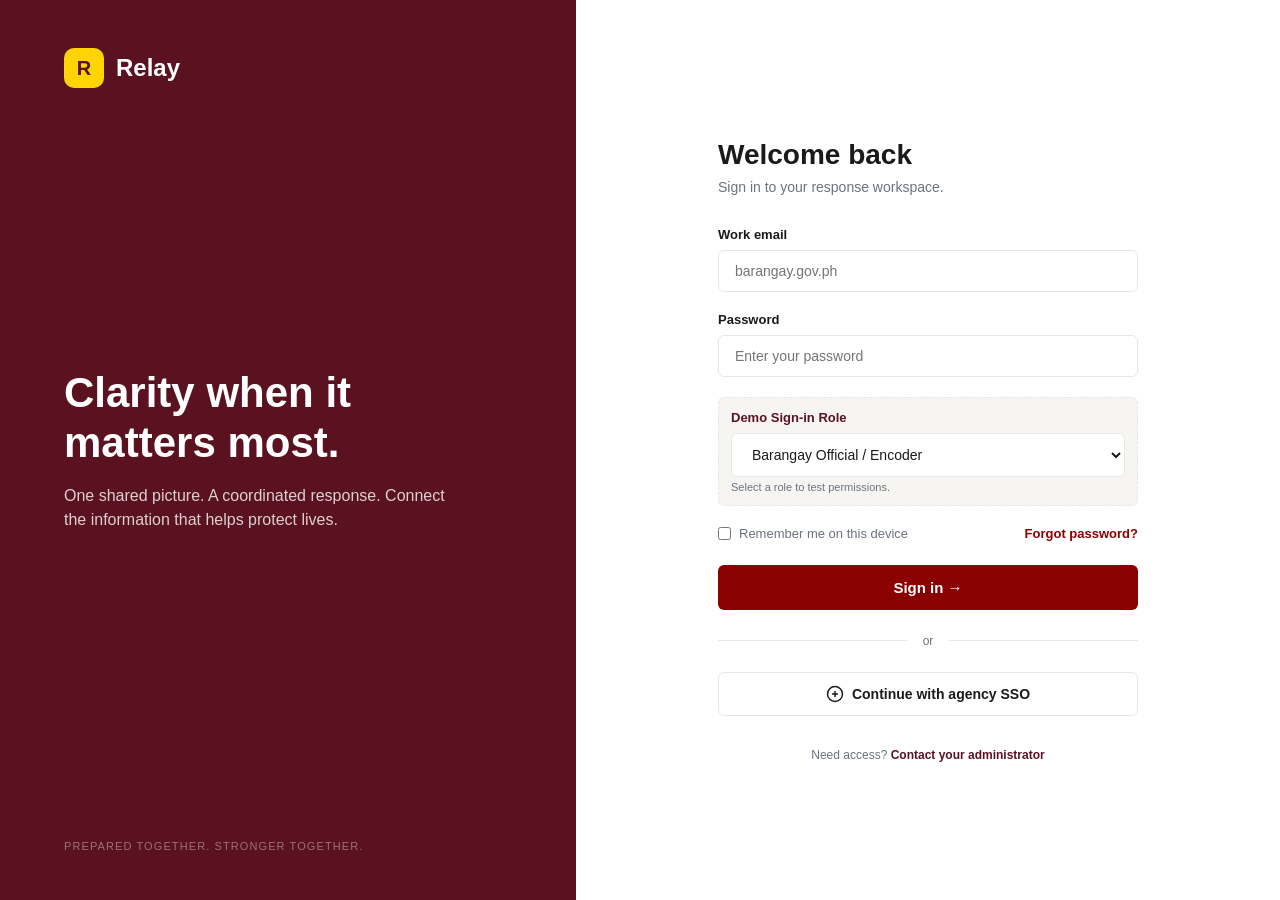
==== index.html @ 3af3ee82 "Add files via upload" ====
<!DOCTYPE html>
<html lang="en">
<head>
  <meta charset="UTF-8">
  <meta name="viewport" content="width=device-width, initial-scale=1.0">
  <title>Relay - Sign In</title>
  <link rel="stylesheet" href="css/style.css">
  <style>
    /* Page-specific styles for the split Login screen */
    body {
      display: flex;
      height: 100vh;
      overflow: hidden;
      background-color: var(--white);
    }

    /* Left side: Branding */
    .login-branding {
      width: 45%;
      background-color: var(--maroon);
      color: var(--white);
      display: flex;
      flex-direction: column;
      justify-content: center;
      padding: 64px;
      position: relative;
    }

    .login-branding .logo {
      position: absolute;
      top: 48px;
      left: 64px;
      display: flex;
      align-items: center;
      gap: 12px;
      font-size: 24px;
      font-weight: 700;
    }

    .login-branding .logo .logo-icon {
      background-color: var(--yellow);
      color: var(--maroon);
      width: 40px;
      height: 40px;
      border-radius: 10px;
      display: flex;
      align-items: center;
      justify-content: center;
      font-weight: 900;
      font-size: 20px;
    }

    .login-branding h1 {
      font-size: 42px;
      line-height: 1.2;
      margin-bottom: 16px;
      font-weight: 600;
    }

    .login-branding p {
      font-size: 16px;
      color: rgba(255, 255, 255, 0.8);
      max-width: 400px;
      line-height: 1.5;
    }

    .login-branding .tagline {
      position: absolute;
      bottom: 48px;
      left: 64px;
      font-size: 11px;
      letter-spacing: 0.1em;
      text-transform: uppercase;
      color: rgba(255, 255, 255, 0.4);
    }

    /* Right side: Form */
    .login-form-container {
      width: 55%;
      display: flex;
      flex-direction: column;
      justify-content: center;
      align-items: center;
      padding: 64px;
      background-color: var(--white);
    }

    .login-form-wrapper {
      width: 100%;
      max-width: 420px;
    }

    .login-header {
      margin-bottom: 32px;
    }

    .login-header h2 {
      font-size: 28px;
      color: var(--text-main);
      margin-bottom: 8px;
    }

    .login-header p {
      font-size: 14px;
      color: var(--text-muted);
    }

    .form-group {
      margin-bottom: 20px;
    }

    .form-group label {
      display: block;
      font-size: 13px;
      font-weight: 600;
      margin-bottom: 8px;
      color: var(--text-main);
    }

    .form-group input, 
    .form-group select {
      width: 100%;
      padding: 12px 16px;
      border: 1px solid var(--border);
      border-radius: 6px;
      font-size: 14px;
      font-family: inherit;
      color: var(--text-main);
      background-color: var(--white);
      transition: border-color 0.2s;
    }

    .form-group input:focus, 
    .form-group select:focus {
      outline: none;
      border-color: var(--maroon);
    }

    .form-actions {
      display: flex;
      justify-content: space-between;
      align-items: center;
      margin-bottom: 24px;
      font-size: 13px;
    }

    .form-actions label {
      display: flex;
      align-items: center;
      gap: 8px;
      color: var(--text-muted);
      cursor: pointer;
    }

    .form-actions a {
      color: var(--red);
      font-weight: 600;
    }

    .btn-login {
      width: 100%;
      padding: 14px;
      background-color: var(--red);
      color: var(--white);
      border: none;
      border-radius: 6px;
      font-size: 15px;
      font-weight: 600;
      cursor: pointer;
      transition: background 0.2s;
    }

    .btn-login:hover {
      background-color: var(--red-hover);
    }

    .divider {
      display: flex;
      align-items: center;
      text-align: center;
      margin: 24px 0;
      color: var(--text-muted);
      font-size: 12px;
    }

    .divider::before, .divider::after {
      content: '';
      flex: 1;
      border-bottom: 1px solid var(--border);
    }

    .divider::before { margin-right: 16px; }
    .divider::after { margin-left: 16px; }

    .btn-sso {
      width: 100%;
      padding: 12px;
      background-color: var(--white);
      border: 1px solid var(--border);
      border-radius: 6px;
      font-size: 14px;
      font-weight: 600;
      color: var(--text-main);
      display: flex;
      align-items: center;
      justify-content: center;
      gap: 8px;
      cursor: pointer;
    }

    .btn-sso:hover { background-color: var(--cream); }

    .login-footer {
      margin-top: 32px;
      text-align: center;
      font-size: 12px;
      color: var(--text-muted);
    }

    .login-footer a { color: var(--maroon); font-weight: 600; }
  </style>
</head>
<body>

  <!-- Left Side: Branding -->
  <div class="login-branding">
    <div class="logo">
      <div class="logo-icon">R</div>
      Relay
    </div>
    
    <h1>Clarity when it<br>matters most.</h1>
    <p>One shared picture. A coordinated response. Connect the information that helps protect lives.</p>
    
    <div class="tagline">Prepared together. Stronger together.</div>
  </div>

  <!-- Right Side: Form -->
  <div class="login-form-container">
    <div class="login-form-wrapper">
      
      <div class="login-header">
        <h2>Welcome back</h2>
        <p>Sign in to your response workspace.</p>
      </div>

      <form onsubmit="simulateLogin(event)">
        <div class="form-group">
          <label for="email">Work email</label>
          <input type="email" id="email" placeholder="barangay.gov.ph" required>
        </div>

        <div class="form-group">
          <label for="password">Password</label>
          <input type="password" id="password" placeholder="Enter your password" required>
        </div>

        <!-- DEMO ONLY: Role Selector -->
        <div class="form-group" style="background: #F7F5F2; padding: 12px; border-radius: 6px; border: 1px dashed #E5E7EB;">
          <label for="login-role" style="color: var(--maroon);">Demo Sign-in Role</label>
          <select id="login-role" required>
            <option value="Barangay Official">Barangay Official / Encoder</option>
            <option value="Admin">Admin</option>
            <option value="Purok Officer">Purok Officer</option>
          </select>
          <small style="display: block; margin-top: 4px; color: var(--text-muted); font-size: 11px;">Select a role to test permissions.</small>
        </div>

        <div class="form-actions">
          <label>
            <input type="checkbox"> Remember me on this device
          </label>
          <a href="#">Forgot password?</a>
        </div>

        <button type="submit" class="btn-login">Sign in →</button>
      </form>

      <div class="divider">or</div>

      <button class="btn-sso">
        <svg width="18" height="18" viewBox="0 0 24 24" fill="none" stroke="currentColor" stroke-width="2"><circle cx="12" cy="12" r="10"></circle><path d="M12 8v8M8 12h8"></path></svg>
        Continue with agency SSO
      </button>

      <div class="login-footer">
        Need access? <a href="#">Contact your administrator</a>
      </div>

    </div>
  </div>

  <script src="js/app.js"></script>
</body>
</html>
---- css/style.css ----
/* =========================================
   RELAY DESIGN SYSTEM & SHARED LAYOUT
   ========================================= */

:root {
  /* Colors */
  --maroon: #5A1220;
  --maroon-dark: #4a0f1a;
  --red: #8B0000;
  --red-hover: #6a0000;
  --yellow: #FFD400;
  --yellow-hover: #e6bf00;
  --cream: #F7F5F2;
  --white: #FFFFFF;
  --text-main: #1A1A1A;
  --text-muted: #6B7280;
  --border: #E5E7EB;
  
  /* Status Colors */
  --status-verified-bg: #D1FAE5;
  --status-verified-text: #065F46;
  --status-unverified-bg: #F3F4F6;
  --status-unverified-text: #374151;
  --status-needs-bg: #FEF3C7;
  --status-needs-text: #92400E;
  --status-unable-bg: #FEE2E2;
  --status-unable-text: #991B1B;

  /* Typography */
  --font-family: 'Inter', -apple-system, BlinkMacSystemFont, "Segoe UI", Roboto, Helvetica, Arial, sans-serif;
}

* {
  box-sizing: border-box;
  margin: 0;
  padding: 0;
}

body {
  font-family: var(--font-family);
  background-color: var(--cream);
  color: var(--text-main);
  display: flex;
  height: 100vh;
  overflow: hidden;
}

a { text-decoration: none; color: inherit; }
button { cursor: pointer; font-family: inherit; border: none; }

/* =========================================
   SHARED: SIDEBAR
   ========================================= */
.sidebar {
  width: 260px;
  background-color: var(--maroon);
  color: var(--white);
  display: flex;
  flex-direction: column;
  height: 100vh;
  flex-shrink: 0;
}

.sidebar-logo {
  padding: 24px;
  display: flex;
  align-items: center;
  gap: 12px;
  font-size: 20px;
  font-weight: 700;
}

.sidebar-logo .logo-icon {
  background-color: var(--yellow);
  color: var(--maroon);
  width: 32px;
  height: 32px;
  border-radius: 8px;
  display: flex;
  align-items: center;
  justify-content: center;
  font-weight: 900;
}

.sidebar-section-title {
  font-size: 10px;
  text-transform: uppercase;
  letter-spacing: 0.05em;
  color: rgba(255, 255, 255, 0.5);
  padding: 0 24px;
  margin-bottom: 8px;
  margin-top: 16px;
}

.sidebar-nav {
  display: flex;
  flex-direction: column;
  gap: 2px;
  padding: 0 12px;
}

.sidebar-nav a {
  display: flex;
  align-items: center;
  gap: 12px;
  padding: 10px 12px;
  border-radius: 6px;
  font-size: 14px;
  color: rgba(255, 255, 255, 0.8);
  transition: all 0.2s;
}

.sidebar-nav a:hover {
  background-color: rgba(255, 255, 255, 0.1);
  color: var(--white);
}

.sidebar-nav a.active {
  background-color: var(--yellow);
  color: var(--maroon);
  font-weight: 600;
}

.sidebar-nav a .nav-icon {
  width: 16px;
  height: 16px;
  display: flex;
  align-items: center;
  justify-content: center;
}

.sidebar-footer {
  margin-top: auto;
  padding: 24px;
  border-top: 1px solid rgba(255, 255, 255, 0.1);
}

.sidebar-footer .status-card {
  background-color: rgba(0, 0, 0, 0.2);
  padding: 12px;
  border-radius: 6px;
  font-size: 11px;
  color: rgba(255, 255, 255, 0.7);
}

.status-card .status-title {
  color: #10B981;
  font-weight: 600;
  display: flex;
  align-items: center;
  gap: 6px;
  margin-bottom: 4px;
}

.status-dot {
  width: 6px;
  height: 6px;
  background-color: #10B981;
  border-radius: 50%;
}

/* =========================================
   SHARED: MAIN CONTENT & TOP BAR
   ========================================= */
.main-content {
  flex-grow: 1;
  display: flex;
  flex-direction: column;
  height: 100vh;
  overflow-y: auto;
}

.topbar {
  background-color: var(--white);
  border-bottom: 1px solid var(--border);
  padding: 12px 32px;
  display: flex;
  align-items: center;
  justify-content: space-between;
  position: sticky;
  top: 0;
  z-index: 10;
}

.topbar-left, .topbar-right {
  display: flex;
  align-items: center;
  gap: 16px;
}

.workspace-selector {
  font-weight: 600;
  font-size: 14px;
  display: flex;
  align-items: center;
  gap: 4px;
}

.search-bar {
  background-color: var(--cream);
  border: 1px solid var(--border);
  border-radius: 6px;
  padding: 8px 16px;
  width: 300px;
  font-size: 13px;
  color: var(--text-muted);
  display: flex;
  align-items: center;
  gap: 8px;
}

.demo-badge {
  background-color: #F3F4F6;
  color: var(--text-muted);
  font-size: 11px;
  font-weight: 600;
  padding: 4px 8px;
  border-radius: 4px;
  letter-spacing: 0.05em;
}

.user-profile {
  display: flex;
  align-items: center;
  gap: 12px;
  border-left: 1px solid var(--border);
  padding-left: 16px;
}

.user-info {
  text-align: right;
}

.user-name {
  font-size: 13px;
  font-weight: 600;
}

.user-role {
  font-size: 11px;
  color: var(--text-muted);
}

/* =========================================
   SHARED: PAGE HEADER & BUTTONS
   ========================================= */
.page-header {
  padding: 32px 32px 16px 32px;
  display: flex;
  justify-content: space-between;
  align-items: flex-end;
}

.page-header h1 {
  font-size: 24px;
  font-weight: 600;
  margin-bottom: 4px;
}

.page-header p {
  font-size: 13px;
  color: var(--text-muted);
}

.btn {
  padding: 8px 16px;
  border-radius: 6px;
  font-size: 13px;
  font-weight: 600;
  display: inline-flex;
  align-items: center;
  gap: 6px;
  transition: background 0.2s;
}

.btn-primary {
  background-color: var(--red);
  color: var(--white);
}

.btn-primary:hover { background-color: var(--red-hover); }

.btn-secondary {
  background-color: var(--white);
  border: 1px solid var(--border);
  color: var(--text-main);
}

.btn-secondary:hover { background-color: var(--cream); }

.btn-yellow {
  background-color: var(--yellow);
  color: var(--maroon);
}
.btn-yellow:hover { background-color: var(--yellow-hover); }

/* =========================================
   SHARED: CARDS & TABLES
   ========================================= */
.page-body {
  padding: 0 32px 32px 32px;
  display: flex;
  flex-direction: column;
  gap: 24px;
}

.card {
  background-color: var(--white);
  border: 1px solid var(--border);
  border-radius: 8px;
  padding: 24px;
}

.card-header {
  display: flex;
  justify-content: space-between;
  align-items: center;
  margin-bottom: 16px;
}

.card-title {
  font-size: 15px;
  font-weight: 600;
}

/* Tables */
.table-container {
  width: 100%;
  overflow-x: auto;
}

table {
  width: 100%;
  border-collapse: collapse;
  font-size: 13px;
  text-align: left;
}

th {
  padding: 12px;
  border-bottom: 1px solid var(--border);
  color: var(--text-muted);
  font-weight: 500;
  font-size: 11px;
  text-transform: uppercase;
  letter-spacing: 0.05em;
}

td {
  padding: 16px 12px;
  border-bottom: 1px solid var(--border);
  vertical-align: middle;
}

tr:last-child td { border-bottom: none; }

/* Status Pills */
.pill {
  padding: 4px 10px;
  border-radius: 9999px;
  font-size: 11px;
  font-weight: 600;
  display: inline-flex;
  align-items: center;
}
.pill-verified { background: var(--status-verified-bg); color: var(--status-verified-text); }
.pill-unverified { background: var(--status-unverified-bg); color: var(--status-unverified-text); }
.pill-needs { background: var(--status-needs-bg); color: var(--status-needs-text); }
.pill-unable { background: var(--status-unable-bg); color: var(--status-unable-text); }
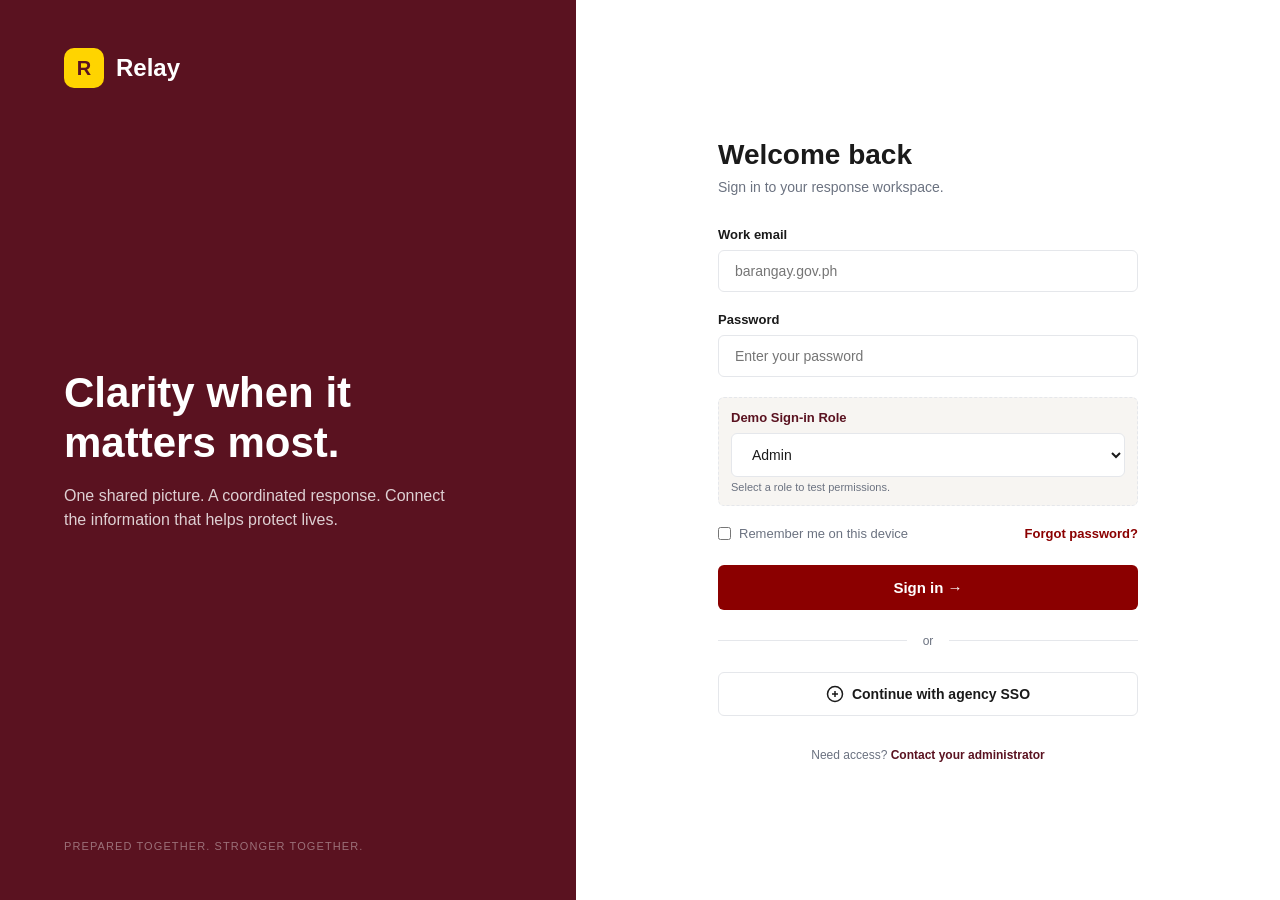
==== commit c44651ff: "Update index.html" ====
--- a/index.html
+++ b/index.html
@@ -259,8 +259,8 @@
         <div class="form-group" style="background: #F7F5F2; padding: 12px; border-radius: 6px; border: 1px dashed #E5E7EB;">
           <label for="login-role" style="color: var(--maroon);">Demo Sign-in Role</label>
           <select id="login-role" required>
+            <option value="Admin">Admin</option>
             <option value="Barangay Official">Barangay Official / Encoder</option>
-            <option value="Admin">Admin</option>
             <option value="Purok Officer">Purok Officer</option>
           </select>
           <small style="display: block; margin-top: 4px; color: var(--text-muted); font-size: 11px;">Select a role to test permissions.</small>
@@ -292,4 +292,4 @@
 
   <script src="js/app.js"></script>
 </body>
-</html>+</html>
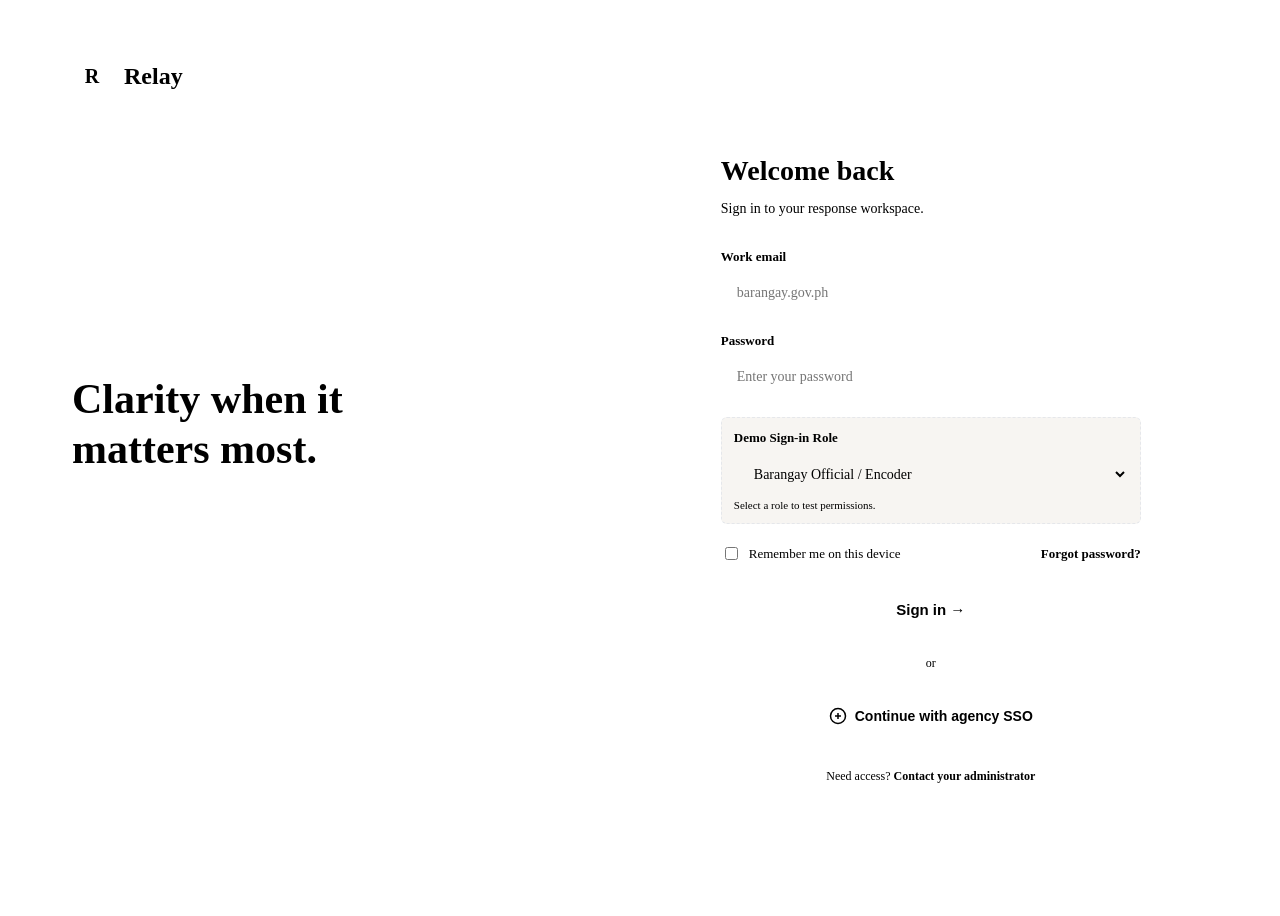
==== commit 63cf04d1: "Update index.html" ====
--- a/index.html
+++ b/index.html
@@ -6,218 +6,34 @@
   <title>Relay - Sign In</title>
   <link rel="stylesheet" href="css/style.css">
   <style>
-    /* Page-specific styles for the split Login screen */
-    body {
-      display: flex;
-      height: 100vh;
-      overflow: hidden;
-      background-color: var(--white);
-    }
-
-    /* Left side: Branding */
-    .login-branding {
-      width: 45%;
-      background-color: var(--maroon);
-      color: var(--white);
-      display: flex;
-      flex-direction: column;
-      justify-content: center;
-      padding: 64px;
-      position: relative;
-    }
-
-    .login-branding .logo {
-      position: absolute;
-      top: 48px;
-      left: 64px;
-      display: flex;
-      align-items: center;
-      gap: 12px;
-      font-size: 24px;
-      font-weight: 700;
-    }
-
-    .login-branding .logo .logo-icon {
-      background-color: var(--yellow);
-      color: var(--maroon);
-      width: 40px;
-      height: 40px;
-      border-radius: 10px;
-      display: flex;
-      align-items: center;
-      justify-content: center;
-      font-weight: 900;
-      font-size: 20px;
-    }
-
-    .login-branding h1 {
-      font-size: 42px;
-      line-height: 1.2;
-      margin-bottom: 16px;
-      font-weight: 600;
-    }
-
-    .login-branding p {
-      font-size: 16px;
-      color: rgba(255, 255, 255, 0.8);
-      max-width: 400px;
-      line-height: 1.5;
-    }
-
-    .login-branding .tagline {
-      position: absolute;
-      bottom: 48px;
-      left: 64px;
-      font-size: 11px;
-      letter-spacing: 0.1em;
-      text-transform: uppercase;
-      color: rgba(255, 255, 255, 0.4);
-    }
-
-    /* Right side: Form */
-    .login-form-container {
-      width: 55%;
-      display: flex;
-      flex-direction: column;
-      justify-content: center;
-      align-items: center;
-      padding: 64px;
-      background-color: var(--white);
-    }
-
-    .login-form-wrapper {
-      width: 100%;
-      max-width: 420px;
-    }
-
-    .login-header {
-      margin-bottom: 32px;
-    }
-
-    .login-header h2 {
-      font-size: 28px;
-      color: var(--text-main);
-      margin-bottom: 8px;
-    }
-
-    .login-header p {
-      font-size: 14px;
-      color: var(--text-muted);
-    }
-
-    .form-group {
-      margin-bottom: 20px;
-    }
-
-    .form-group label {
-      display: block;
-      font-size: 13px;
-      font-weight: 600;
-      margin-bottom: 8px;
-      color: var(--text-main);
-    }
-
-    .form-group input, 
-    .form-group select {
-      width: 100%;
-      padding: 12px 16px;
-      border: 1px solid var(--border);
-      border-radius: 6px;
-      font-size: 14px;
-      font-family: inherit;
-      color: var(--text-main);
-      background-color: var(--white);
-      transition: border-color 0.2s;
-    }
-
-    .form-group input:focus, 
-    .form-group select:focus {
-      outline: none;
-      border-color: var(--maroon);
-    }
-
-    .form-actions {
-      display: flex;
-      justify-content: space-between;
-      align-items: center;
-      margin-bottom: 24px;
-      font-size: 13px;
-    }
-
-    .form-actions label {
-      display: flex;
-      align-items: center;
-      gap: 8px;
-      color: var(--text-muted);
-      cursor: pointer;
-    }
-
-    .form-actions a {
-      color: var(--red);
-      font-weight: 600;
-    }
-
-    .btn-login {
-      width: 100%;
-      padding: 14px;
-      background-color: var(--red);
-      color: var(--white);
-      border: none;
-      border-radius: 6px;
-      font-size: 15px;
-      font-weight: 600;
-      cursor: pointer;
-      transition: background 0.2s;
-    }
-
-    .btn-login:hover {
-      background-color: var(--red-hover);
-    }
-
-    .divider {
-      display: flex;
-      align-items: center;
-      text-align: center;
-      margin: 24px 0;
-      color: var(--text-muted);
-      font-size: 12px;
-    }
-
-    .divider::before, .divider::after {
-      content: '';
-      flex: 1;
-      border-bottom: 1px solid var(--border);
-    }
-
-    .divider::before { margin-right: 16px; }
-    .divider::after { margin-left: 16px; }
-
-    .btn-sso {
-      width: 100%;
-      padding: 12px;
-      background-color: var(--white);
-      border: 1px solid var(--border);
-      border-radius: 6px;
-      font-size: 14px;
-      font-weight: 600;
-      color: var(--text-main);
-      display: flex;
-      align-items: center;
-      justify-content: center;
-      gap: 8px;
-      cursor: pointer;
-    }
-
+    body { display: flex; height: 100vh; overflow: hidden; background-color: var(--white); }
+    .login-branding { width: 45%; background-color: var(--maroon); color: var(--white); display: flex; flex-direction: column; justify-content: center; padding: 64px; position: relative; }
+    .login-branding .logo { position: absolute; top: 48px; left: 64px; display: flex; align-items: center; gap: 12px; font-size: 24px; font-weight: 700; }
+    .login-branding .logo .logo-icon { background-color: var(--yellow); color: var(--maroon); width: 40px; height: 40px; border-radius: 10px; display: flex; align-items: center; justify-content: center; font-weight: 900; font-size: 20px; }
+    .login-branding h1 { font-size: 42px; line-height: 1.2; margin-bottom: 16px; font-weight: 600; }
+    .login-branding p { font-size: 16px; color: rgba(255, 255, 255, 0.8); max-width: 400px; line-height: 1.5; }
+    .login-branding .tagline { position: absolute; bottom: 48px; left: 64px; font-size: 11px; letter-spacing: 0.1em; text-transform: uppercase; color: rgba(255, 255, 255, 0.4); }
+    .login-form-container { width: 55%; display: flex; flex-direction: column; justify-content: center; align-items: center; padding: 64px; background-color: var(--white); }
+    .login-form-wrapper { width: 100%; max-width: 420px; }
+    .login-header { margin-bottom: 32px; }
+    .login-header h2 { font-size: 28px; color: var(--text-main); margin-bottom: 8px; }
+    .login-header p { font-size: 14px; color: var(--text-muted); }
+    .form-group { margin-bottom: 20px; }
+    .form-group label { display: block; font-size: 13px; font-weight: 600; margin-bottom: 8px; color: var(--text-main); }
+    .form-group input, .form-group select { width: 100%; padding: 12px 16px; border: 1px solid var(--border); border-radius: 6px; font-size: 14px; font-family: inherit; color: var(--text-main); background-color: var(--white); transition: border-color 0.2s; }
+    .form-group input:focus, .form-group select:focus { outline: none; border-color: var(--maroon); }
+    .form-actions { display: flex; justify-content: space-between; align-items: center; margin-bottom: 24px; font-size: 13px; }
+    .form-actions label { display: flex; align-items: center; gap: 8px; color: var(--text-muted); cursor: pointer; }
+    .form-actions a { color: var(--red); font-weight: 600; text-decoration: none; }
+    .btn-login { width: 100%; padding: 14px; background-color: var(--red); color: var(--white); border: none; border-radius: 6px; font-size: 15px; font-weight: 600; cursor: pointer; transition: background 0.2s; }
+    .btn-login:hover { background-color: var(--red-hover); }
+    .divider { display: flex; align-items: center; text-align: center; margin: 24px 0; color: var(--text-muted); font-size: 12px; }
+    .divider::before, .divider::after { content: ''; flex: 1; border-bottom: 1px solid var(--border); }
+    .divider::before { margin-right: 16px; } .divider::after { margin-left: 16px; }
+    .btn-sso { width: 100%; padding: 12px; background-color: var(--white); border: 1px solid var(--border); border-radius: 6px; font-size: 14px; font-weight: 600; color: var(--text-main); display: flex; align-items: center; justify-content: center; gap: 8px; cursor: pointer; }
     .btn-sso:hover { background-color: var(--cream); }
-
-    .login-footer {
-      margin-top: 32px;
-      text-align: center;
-      font-size: 12px;
-      color: var(--text-muted);
-    }
-
-    .login-footer a { color: var(--maroon); font-weight: 600; }
+    .login-footer { margin-top: 32px; text-align: center; font-size: 12px; color: var(--text-muted); }
+    .login-footer a { color: var(--maroon); font-weight: 600; text-decoration: none; }
   </style>
 </head>
 <body>
@@ -259,8 +75,8 @@
         <div class="form-group" style="background: #F7F5F2; padding: 12px; border-radius: 6px; border: 1px dashed #E5E7EB;">
           <label for="login-role" style="color: var(--maroon);">Demo Sign-in Role</label>
           <select id="login-role" required>
+            <option value="Barangay Official">Barangay Official / Encoder</option>
             <option value="Admin">Admin</option>
-            <option value="Barangay Official">Barangay Official / Encoder</option>
             <option value="Purok Officer">Purok Officer</option>
           </select>
           <small style="display: block; margin-top: 4px; color: var(--text-muted); font-size: 11px;">Select a role to test permissions.</small>
@@ -278,7 +94,7 @@
 
       <div class="divider">or</div>
 
-      <button class="btn-sso">
+      <button class="btn-sso" onclick="alert('SSO Simulation: Only available in the live system.');">
         <svg width="18" height="18" viewBox="0 0 24 24" fill="none" stroke="currentColor" stroke-width="2"><circle cx="12" cy="12" r="10"></circle><path d="M12 8v8M8 12h8"></path></svg>
         Continue with agency SSO
       </button>
--- a/css/style.css
+++ b/css/style.css
@@ -1,369 +1,64 @@
 /* =========================================
-   RELAY DESIGN SYSTEM & SHARED LAYOUT
+   MODAL SYSTEM (Matches Figma Previews)
    ========================================= */
-
-:root {
-  /* Colors */
-  --maroon: #5A1220;
-  --maroon-dark: #4a0f1a;
-  --red: #8B0000;
-  --red-hover: #6a0000;
-  --yellow: #FFD400;
-  --yellow-hover: #e6bf00;
-  --cream: #F7F5F2;
-  --white: #FFFFFF;
-  --text-main: #1A1A1A;
-  --text-muted: #6B7280;
-  --border: #E5E7EB;
-  
-  /* Status Colors */
-  --status-verified-bg: #D1FAE5;
-  --status-verified-text: #065F46;
-  --status-unverified-bg: #F3F4F6;
-  --status-unverified-text: #374151;
-  --status-needs-bg: #FEF3C7;
-  --status-needs-text: #92400E;
-  --status-unable-bg: #FEE2E2;
-  --status-unable-text: #991B1B;
-
-  /* Typography */
-  --font-family: 'Inter', -apple-system, BlinkMacSystemFont, "Segoe UI", Roboto, Helvetica, Arial, sans-serif;
-}
-
-* {
-  box-sizing: border-box;
-  margin: 0;
-  padding: 0;
-}
-
-body {
-  font-family: var(--font-family);
-  background-color: var(--cream);
-  color: var(--text-main);
-  display: flex;
-  height: 100vh;
-  overflow: hidden;
-}
-
-a { text-decoration: none; color: inherit; }
-button { cursor: pointer; font-family: inherit; border: none; }
-
-/* =========================================
-   SHARED: SIDEBAR
-   ========================================= */
-.sidebar {
-  width: 260px;
-  background-color: var(--maroon);
-  color: var(--white);
-  display: flex;
-  flex-direction: column;
-  height: 100vh;
-  flex-shrink: 0;
-}
-
-.sidebar-logo {
-  padding: 24px;
-  display: flex;
-  align-items: center;
-  gap: 12px;
-  font-size: 20px;
-  font-weight: 700;
-}
-
-.sidebar-logo .logo-icon {
-  background-color: var(--yellow);
-  color: var(--maroon);
-  width: 32px;
-  height: 32px;
-  border-radius: 8px;
-  display: flex;
-  align-items: center;
-  justify-content: center;
-  font-weight: 900;
-}
-
-.sidebar-section-title {
-  font-size: 10px;
-  text-transform: uppercase;
-  letter-spacing: 0.05em;
-  color: rgba(255, 255, 255, 0.5);
-  padding: 0 24px;
-  margin-bottom: 8px;
-  margin-top: 16px;
-}
-
-.sidebar-nav {
-  display: flex;
-  flex-direction: column;
-  gap: 2px;
-  padding: 0 12px;
-}
-
-.sidebar-nav a {
-  display: flex;
-  align-items: center;
-  gap: 12px;
-  padding: 10px 12px;
-  border-radius: 6px;
-  font-size: 14px;
-  color: rgba(255, 255, 255, 0.8);
-  transition: all 0.2s;
-}
-
-.sidebar-nav a:hover {
-  background-color: rgba(255, 255, 255, 0.1);
-  color: var(--white);
-}
-
-.sidebar-nav a.active {
-  background-color: var(--yellow);
-  color: var(--maroon);
-  font-weight: 600;
-}
-
-.sidebar-nav a .nav-icon {
-  width: 16px;
-  height: 16px;
-  display: flex;
+.modal-overlay {
+  display: none; /* Hidden by default */
+  position: fixed;
+  top: 0; left: 0; width: 100%; height: 100%;
+  background-color: rgba(0, 0, 0, 0.4);
+  z-index: 1000;
   align-items: center;
   justify-content: center;
 }
 
-.sidebar-footer {
-  margin-top: auto;
-  padding: 24px;
-  border-top: 1px solid rgba(255, 255, 255, 0.1);
+.modal-box {
+  background: var(--white);
+  width: 100%;
+  max-width: 480px;
+  border-radius: 8px;
+  padding: 32px;
+  box-shadow: 0 10px 25px rgba(0,0,0,0.1);
+  position: relative;
 }
 
-.sidebar-footer .status-card {
-  background-color: rgba(0, 0, 0, 0.2);
-  padding: 12px;
-  border-radius: 6px;
-  font-size: 11px;
-  color: rgba(255, 255, 255, 0.7);
+.modal-eyebrow {
+  font-size: 10px;
+  font-weight: 700;
+  color: var(--red);
+  letter-spacing: 0.1em;
+  text-transform: uppercase;
+  margin-bottom: 12px;
 }
 
-.status-card .status-title {
-  color: #10B981;
+.modal-title {
+  font-size: 20px;
   font-weight: 600;
-  display: flex;
-  align-items: center;
-  gap: 6px;
-  margin-bottom: 4px;
+  color: var(--text-main);
+  margin-bottom: 12px;
 }
 
-.status-dot {
-  width: 6px;
-  height: 6px;
-  background-color: #10B981;
-  border-radius: 50%;
+.modal-desc {
+  font-size: 13px;
+  color: var(--text-muted);
+  line-height: 1.6;
+  margin-bottom: 24px;
 }
 
-/* =========================================
-   SHARED: MAIN CONTENT & TOP BAR
-   ========================================= */
-.main-content {
-  flex-grow: 1;
+.modal-footer {
   display: flex;
-  flex-direction: column;
-  height: 100vh;
-  overflow-y: auto;
+  justify-content: space-between;
+  align-items: center;
+  border-top: 1px solid var(--border);
+  padding-top: 16px;
+  margin-top: 24px;
 }
 
-.topbar {
-  background-color: var(--white);
-  border-bottom: 1px solid var(--border);
-  padding: 12px 32px;
-  display: flex;
-  align-items: center;
-  justify-content: space-between;
-  position: sticky;
-  top: 0;
-  z-index: 10;
-}
-
-.topbar-left, .topbar-right {
-  display: flex;
-  align-items: center;
-  gap: 16px;
-}
-
-.workspace-selector {
-  font-weight: 600;
-  font-size: 14px;
-  display: flex;
-  align-items: center;
-  gap: 4px;
-}
-
-.search-bar {
-  background-color: var(--cream);
-  border: 1px solid var(--border);
-  border-radius: 6px;
-  padding: 8px 16px;
-  width: 300px;
-  font-size: 13px;
-  color: var(--text-muted);
-  display: flex;
-  align-items: center;
-  gap: 8px;
-}
-
-.demo-badge {
-  background-color: #F3F4F6;
-  color: var(--text-muted);
-  font-size: 11px;
-  font-weight: 600;
-  padding: 4px 8px;
-  border-radius: 4px;
-  letter-spacing: 0.05em;
-}
-
-.user-profile {
-  display: flex;
-  align-items: center;
-  gap: 12px;
-  border-left: 1px solid var(--border);
-  padding-left: 16px;
-}
-
-.user-info {
-  text-align: right;
-}
-
-.user-name {
-  font-size: 13px;
-  font-weight: 600;
-}
-
-.user-role {
+.modal-footer-text {
   font-size: 11px;
   color: var(--text-muted);
 }
 
-/* =========================================
-   SHARED: PAGE HEADER & BUTTONS
-   ========================================= */
-.page-header {
-  padding: 32px 32px 16px 32px;
+.modal-actions {
   display: flex;
-  justify-content: space-between;
-  align-items: flex-end;
+  gap: 12px;
 }
-
-.page-header h1 {
-  font-size: 24px;
-  font-weight: 600;
-  margin-bottom: 4px;
-}
-
-.page-header p {
-  font-size: 13px;
-  color: var(--text-muted);
-}
-
-.btn {
-  padding: 8px 16px;
-  border-radius: 6px;
-  font-size: 13px;
-  font-weight: 600;
-  display: inline-flex;
-  align-items: center;
-  gap: 6px;
-  transition: background 0.2s;
-}
-
-.btn-primary {
-  background-color: var(--red);
-  color: var(--white);
-}
-
-.btn-primary:hover { background-color: var(--red-hover); }
-
-.btn-secondary {
-  background-color: var(--white);
-  border: 1px solid var(--border);
-  color: var(--text-main);
-}
-
-.btn-secondary:hover { background-color: var(--cream); }
-
-.btn-yellow {
-  background-color: var(--yellow);
-  color: var(--maroon);
-}
-.btn-yellow:hover { background-color: var(--yellow-hover); }
-
-/* =========================================
-   SHARED: CARDS & TABLES
-   ========================================= */
-.page-body {
-  padding: 0 32px 32px 32px;
-  display: flex;
-  flex-direction: column;
-  gap: 24px;
-}
-
-.card {
-  background-color: var(--white);
-  border: 1px solid var(--border);
-  border-radius: 8px;
-  padding: 24px;
-}
-
-.card-header {
-  display: flex;
-  justify-content: space-between;
-  align-items: center;
-  margin-bottom: 16px;
-}
-
-.card-title {
-  font-size: 15px;
-  font-weight: 600;
-}
-
-/* Tables */
-.table-container {
-  width: 100%;
-  overflow-x: auto;
-}
-
-table {
-  width: 100%;
-  border-collapse: collapse;
-  font-size: 13px;
-  text-align: left;
-}
-
-th {
-  padding: 12px;
-  border-bottom: 1px solid var(--border);
-  color: var(--text-muted);
-  font-weight: 500;
-  font-size: 11px;
-  text-transform: uppercase;
-  letter-spacing: 0.05em;
-}
-
-td {
-  padding: 16px 12px;
-  border-bottom: 1px solid var(--border);
-  vertical-align: middle;
-}
-
-tr:last-child td { border-bottom: none; }
-
-/* Status Pills */
-.pill {
-  padding: 4px 10px;
-  border-radius: 9999px;
-  font-size: 11px;
-  font-weight: 600;
-  display: inline-flex;
-  align-items: center;
-}
-.pill-verified { background: var(--status-verified-bg); color: var(--status-verified-text); }
-.pill-unverified { background: var(--status-unverified-bg); color: var(--status-unverified-text); }
-.pill-needs { background: var(--status-needs-bg); color: var(--status-needs-text); }
-.pill-unable { background: var(--status-unable-bg); color: var(--status-unable-text); }
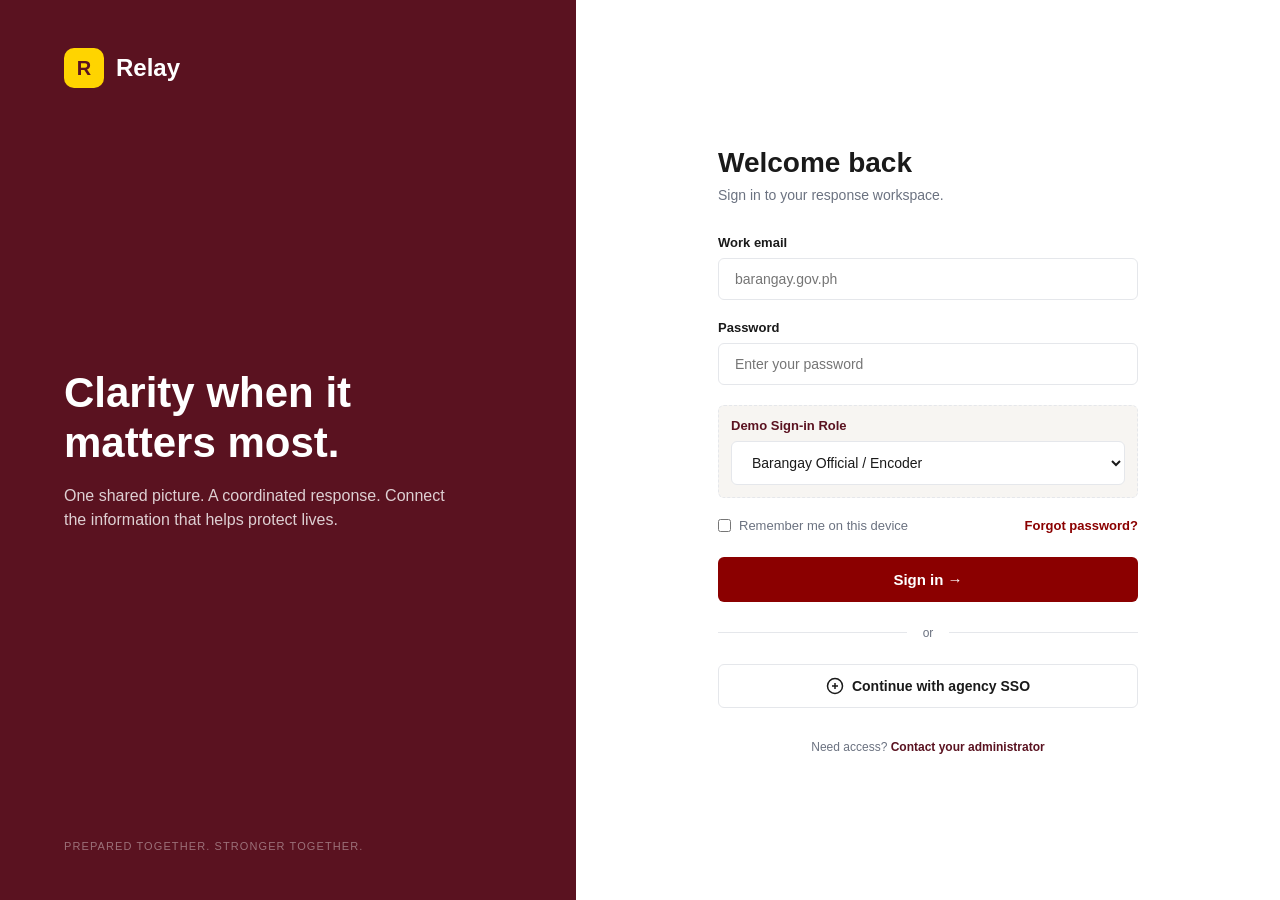
==== commit dd179fbd: "Refactor index.html structure and styles" ====
--- a/index.html
+++ b/index.html
@@ -37,41 +37,18 @@
   </style>
 </head>
 <body>
-
-  <!-- Left Side: Branding -->
   <div class="login-branding">
-    <div class="logo">
-      <div class="logo-icon">R</div>
-      Relay
-    </div>
-    
+    <div class="logo"><div class="logo-icon">R</div> Relay</div>
     <h1>Clarity when it<br>matters most.</h1>
     <p>One shared picture. A coordinated response. Connect the information that helps protect lives.</p>
-    
     <div class="tagline">Prepared together. Stronger together.</div>
   </div>
-
-  <!-- Right Side: Form -->
   <div class="login-form-container">
     <div class="login-form-wrapper">
-      
-      <div class="login-header">
-        <h2>Welcome back</h2>
-        <p>Sign in to your response workspace.</p>
-      </div>
-
+      <div class="login-header"><h2>Welcome back</h2><p>Sign in to your response workspace.</p></div>
       <form onsubmit="simulateLogin(event)">
-        <div class="form-group">
-          <label for="email">Work email</label>
-          <input type="email" id="email" placeholder="barangay.gov.ph" required>
-        </div>
-
-        <div class="form-group">
-          <label for="password">Password</label>
-          <input type="password" id="password" placeholder="Enter your password" required>
-        </div>
-
-        <!-- DEMO ONLY: Role Selector -->
+        <div class="form-group"><label for="email">Work email</label><input type="email" id="email" placeholder="barangay.gov.ph" required></div>
+        <div class="form-group"><label for="password">Password</label><input type="password" id="password" placeholder="Enter your password" required></div>
         <div class="form-group" style="background: #F7F5F2; padding: 12px; border-radius: 6px; border: 1px dashed #E5E7EB;">
           <label for="login-role" style="color: var(--maroon);">Demo Sign-in Role</label>
           <select id="login-role" required>
@@ -79,33 +56,15 @@
             <option value="Admin">Admin</option>
             <option value="Purok Officer">Purok Officer</option>
           </select>
-          <small style="display: block; margin-top: 4px; color: var(--text-muted); font-size: 11px;">Select a role to test permissions.</small>
         </div>
-
-        <div class="form-actions">
-          <label>
-            <input type="checkbox"> Remember me on this device
-          </label>
-          <a href="#">Forgot password?</a>
-        </div>
-
+        <div class="form-actions"><label><input type="checkbox"> Remember me on this device</label><a href="#">Forgot password?</a></div>
         <button type="submit" class="btn-login">Sign in →</button>
       </form>
-
       <div class="divider">or</div>
-
-      <button class="btn-sso" onclick="alert('SSO Simulation: Only available in the live system.');">
-        <svg width="18" height="18" viewBox="0 0 24 24" fill="none" stroke="currentColor" stroke-width="2"><circle cx="12" cy="12" r="10"></circle><path d="M12 8v8M8 12h8"></path></svg>
-        Continue with agency SSO
-      </button>
-
-      <div class="login-footer">
-        Need access? <a href="#">Contact your administrator</a>
-      </div>
-
+      <button class="btn-sso" onclick="alert('SSO Simulation: Only available in the live system.');"><svg width="18" height="18" viewBox="0 0 24 24" fill="none" stroke="currentColor" stroke-width="2"><circle cx="12" cy="12" r="10"></circle><path d="M12 8v8M8 12h8"></path></svg> Continue with agency SSO</button>
+      <div class="login-footer">Need access? <a href="#">Contact your administrator</a></div>
     </div>
   </div>
-
   <script src="js/app.js"></script>
 </body>
 </html>
--- a/css/style.css
+++ b/css/style.css
@@ -1,8 +1,379 @@
+/* =========================================
+   RELAY DESIGN SYSTEM & SHARED LAYOUT
+   ========================================= */
+
+:root {
+  /* Colors */
+  --maroon: #5A1220;
+  --maroon-dark: #4a0f1a;
+  --red: #8B0000;
+  --red-hover: #6a0000;
+  --yellow: #FFD400;
+  --yellow-hover: #e6bf00;
+  --cream: #F7F5F2;
+  --white: #FFFFFF;
+  --text-main: #1A1A1A;
+  --text-muted: #6B7280;
+  --border: #E5E7EB;
+  
+  /* Status Colors */
+  --status-verified-bg: #D1FAE5;
+  --status-verified-text: #065F46;
+  --status-unverified-bg: #F3F4F6;
+  --status-unverified-text: #374151;
+  --status-needs-bg: #FEF3C7;
+  --status-needs-text: #92400E;
+  --status-unable-bg: #FEE2E2;
+  --status-unable-text: #991B1B;
+
+  /* Typography */
+  --font-family: 'Inter', -apple-system, BlinkMacSystemFont, "Segoe UI", Roboto, Helvetica, Arial, sans-serif;
+}
+
+* {
+  box-sizing: border-box;
+  margin: 0;
+  padding: 0;
+}
+
+body {
+  font-family: var(--font-family);
+  background-color: var(--cream);
+  color: var(--text-main);
+  display: flex;
+  height: 100vh;
+  overflow: hidden;
+}
+
+a { text-decoration: none; color: inherit; }
+button { cursor: pointer; font-family: inherit; border: none; }
+
+/* =========================================
+   SHARED: SIDEBAR
+   ========================================= */
+.sidebar {
+  width: 260px;
+  background-color: var(--maroon);
+  color: var(--white);
+  display: flex;
+  flex-direction: column;
+  height: 100vh;
+  flex-shrink: 0;
+}
+
+.sidebar-logo {
+  padding: 24px;
+  display: flex;
+  align-items: center;
+  gap: 12px;
+  font-size: 20px;
+  font-weight: 700;
+}
+
+.sidebar-logo .logo-icon {
+  background-color: var(--yellow);
+  color: var(--maroon);
+  width: 32px;
+  height: 32px;
+  border-radius: 8px;
+  display: flex;
+  align-items: center;
+  justify-content: center;
+  font-weight: 900;
+}
+
+.sidebar-section-title {
+  font-size: 10px;
+  text-transform: uppercase;
+  letter-spacing: 0.05em;
+  color: rgba(255, 255, 255, 0.5);
+  padding: 0 24px;
+  margin-bottom: 8px;
+  margin-top: 16px;
+}
+
+.sidebar-nav {
+  display: flex;
+  flex-direction: column;
+  gap: 2px;
+  padding: 0 12px;
+}
+
+.sidebar-nav a {
+  display: flex;
+  align-items: center;
+  gap: 12px;
+  padding: 10px 12px;
+  border-radius: 6px;
+  font-size: 14px;
+  color: rgba(255, 255, 255, 0.8);
+  transition: all 0.2s;
+}
+
+.sidebar-nav a:hover {
+  background-color: rgba(255, 255, 255, 0.1);
+  color: var(--white);
+}
+
+.sidebar-nav a.active {
+  background-color: var(--yellow);
+  color: var(--maroon);
+  font-weight: 600;
+}
+
+.sidebar-nav a .nav-icon {
+  width: 16px;
+  height: 16px;
+  display: flex;
+  align-items: center;
+  justify-content: center;
+}
+
+.sidebar-footer {
+  margin-top: auto;
+  padding: 24px;
+  border-top: 1px solid rgba(255, 255, 255, 0.1);
+}
+
+.sidebar-footer .status-card {
+  background-color: rgba(0, 0, 0, 0.2);
+  padding: 12px;
+  border-radius: 6px;
+  font-size: 11px;
+  color: rgba(255, 255, 255, 0.7);
+}
+
+.status-card .status-title {
+  color: #10B981;
+  font-weight: 600;
+  display: flex;
+  align-items: center;
+  gap: 6px;
+  margin-bottom: 4px;
+}
+
+.status-dot {
+  width: 6px;
+  height: 6px;
+  background-color: #10B981;
+  border-radius: 50%;
+}
+
+/* =========================================
+   SHARED: MAIN CONTENT & TOP BAR
+   ========================================= */
+.main-content {
+  flex-grow: 1;
+  display: flex;
+  flex-direction: column;
+  height: 100vh;
+  overflow-y: auto;
+}
+
+.topbar {
+  background-color: var(--white);
+  border-bottom: 1px solid var(--border);
+  padding: 12px 32px;
+  display: flex;
+  align-items: center;
+  justify-content: space-between;
+  position: sticky;
+  top: 0;
+  z-index: 10;
+}
+
+.topbar-left, .topbar-right {
+  display: flex;
+  align-items: center;
+  gap: 16px;
+}
+
+.workspace-selector {
+  font-weight: 600;
+  font-size: 14px;
+  display: flex;
+  align-items: center;
+  gap: 4px;
+}
+
+.search-bar {
+  background-color: var(--cream);
+  border: 1px solid var(--border);
+  border-radius: 6px;
+  padding: 8px 16px;
+  width: 300px;
+  font-size: 13px;
+  color: var(--text-muted);
+  display: flex;
+  align-items: center;
+  gap: 8px;
+}
+
+.demo-badge {
+  background-color: #F3F4F6;
+  color: var(--text-muted);
+  font-size: 11px;
+  font-weight: 600;
+  padding: 4px 8px;
+  border-radius: 4px;
+  letter-spacing: 0.05em;
+}
+
+.user-profile {
+  display: flex;
+  align-items: center;
+  gap: 12px;
+  border-left: 1px solid var(--border);
+  padding-left: 16px;
+}
+
+.user-info {
+  text-align: right;
+}
+
+.user-name {
+  font-size: 13px;
+  font-weight: 600;
+}
+
+.user-role {
+  font-size: 11px;
+  color: var(--text-muted);
+}
+
+/* =========================================
+   SHARED: PAGE HEADER & BUTTONS
+   ========================================= */
+.page-header {
+  padding: 32px 32px 16px 32px;
+  display: flex;
+  justify-content: space-between;
+  align-items: flex-end;
+}
+
+.page-header h1 {
+  font-size: 24px;
+  font-weight: 600;
+  margin-bottom: 4px;
+}
+
+.page-header p {
+  font-size: 13px;
+  color: var(--text-muted);
+}
+
+.btn {
+  padding: 8px 16px;
+  border-radius: 6px;
+  font-size: 13px;
+  font-weight: 600;
+  display: inline-flex;
+  align-items: center;
+  gap: 6px;
+  transition: background 0.2s;
+  text-decoration: none;
+}
+
+.btn-primary {
+  background-color: var(--red);
+  color: var(--white);
+}
+
+.btn-primary:hover { background-color: var(--red-hover); }
+
+.btn-secondary {
+  background-color: var(--white);
+  border: 1px solid var(--border);
+  color: var(--text-main);
+}
+
+.btn-secondary:hover { background-color: var(--cream); }
+
+.btn-yellow {
+  background-color: var(--yellow);
+  color: var(--maroon);
+}
+.btn-yellow:hover { background-color: var(--yellow-hover); }
+
+/* =========================================
+   SHARED: CARDS & TABLES
+   ========================================= */
+.page-body {
+  padding: 0 32px 32px 32px;
+  display: flex;
+  flex-direction: column;
+  gap: 24px;
+}
+
+.card {
+  background-color: var(--white);
+  border: 1px solid var(--border);
+  border-radius: 8px;
+  padding: 24px;
+}
+
+.card-header {
+  display: flex;
+  justify-content: space-between;
+  align-items: center;
+  margin-bottom: 16px;
+}
+
+.card-title {
+  font-size: 15px;
+  font-weight: 600;
+}
+
+/* Tables */
+.table-container {
+  width: 100%;
+  overflow-x: auto;
+}
+
+table {
+  width: 100%;
+  border-collapse: collapse;
+  font-size: 13px;
+  text-align: left;
+}
+
+th {
+  padding: 12px;
+  border-bottom: 1px solid var(--border);
+  color: var(--text-muted);
+  font-weight: 500;
+  font-size: 11px;
+  text-transform: uppercase;
+  letter-spacing: 0.05em;
+}
+
+td {
+  padding: 16px 12px;
+  border-bottom: 1px solid var(--border);
+  vertical-align: middle;
+}
+
+tr:last-child td { border-bottom: none; }
+
+/* Status Pills */
+.pill {
+  padding: 4px 10px;
+  border-radius: 9999px;
+  font-size: 11px;
+  font-weight: 600;
+  display: inline-flex;
+  align-items: center;
+}
+.pill-verified { background: var(--status-verified-bg); color: var(--status-verified-text); }
+.pill-unverified { background: var(--status-unverified-bg); color: var(--status-unverified-text); }
+.pill-needs { background: var(--status-needs-bg); color: var(--status-needs-text); }
+.pill-unable { background: var(--status-unable-bg); color: var(--status-unable-text); }
+
 /* =========================================
    MODAL SYSTEM (Matches Figma Previews)
    ========================================= */
 .modal-overlay {
-  display: none; /* Hidden by default */
+  display: none;
   position: fixed;
   top: 0; left: 0; width: 100%; height: 100%;
   background-color: rgba(0, 0, 0, 0.4);
@@ -62,3 +433,44 @@
   display: flex;
   gap: 12px;
 }
+
+/* =========================================
+   OFFLINE SYNC BANNER
+   ========================================= */
+.global-banner {
+  position: fixed;
+  top: 0;
+  left: 0;
+  width: 100%;
+  padding: 10px 16px;
+  text-align: center;
+  font-size: 13px;
+  font-weight: 600;
+  z-index: 9999;
+  display: none;
+  transition: all 0.3s;
+}
+
+.global-banner.offline {
+  background-color: #FEF3C7;
+  color: #92400E;
+  border-bottom: 1px solid #FCD34D;
+  display: block;
+}
+
+.global-banner.online {
+  background-color: #D1FAE5;
+  color: #065F46;
+  border-bottom: 1px solid #10B981;
+  display: block;
+}
+
+body.has-banner {
+  padding-top: 40px;
+}
+
+button[disabled], .btn[disabled] {
+  opacity: 0.5;
+  cursor: not-allowed !important;
+  pointer-events: none;
+}
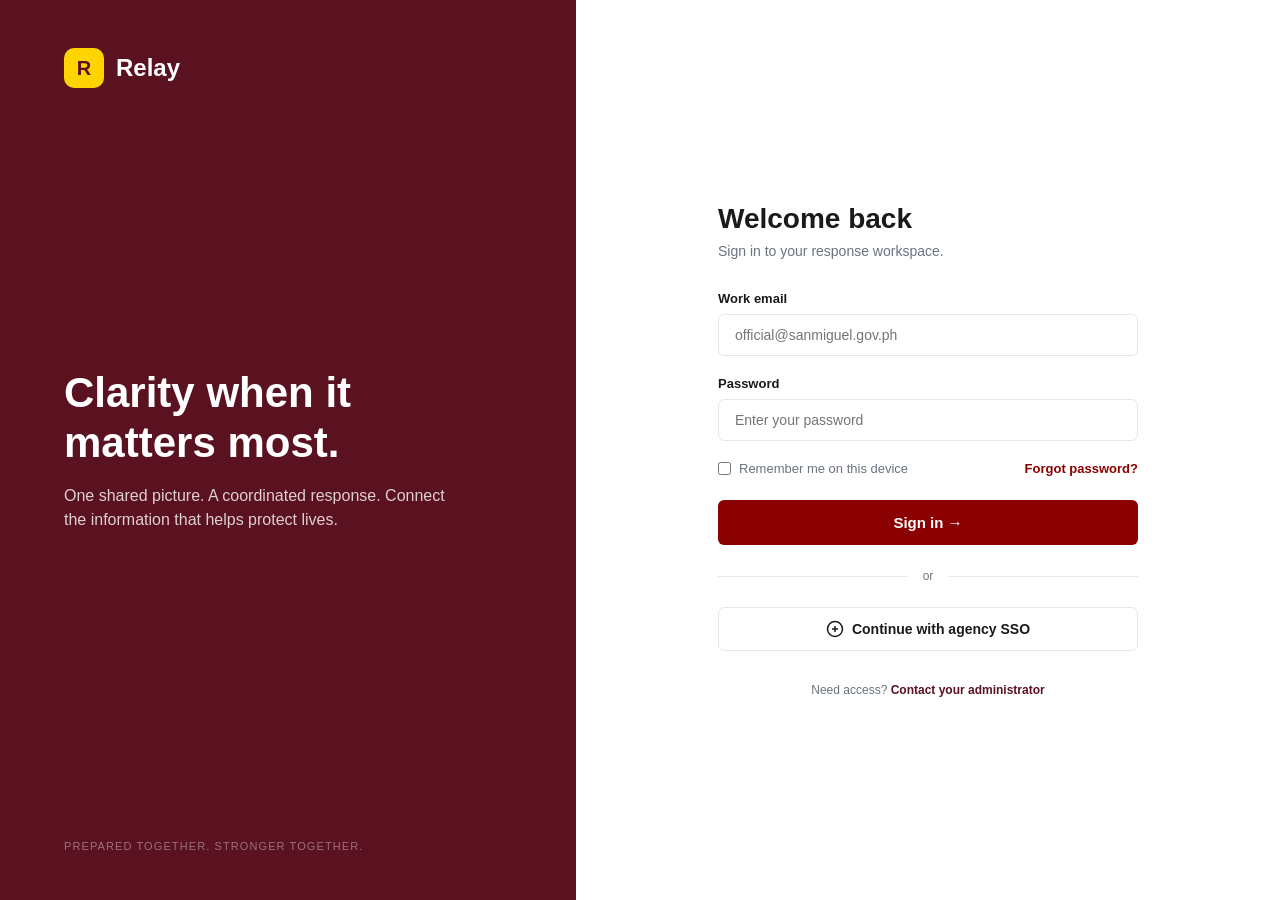
==== commit 2565ad21: "Modify email placeholder and clean up styles Updated email placeholder in the login form and removed" ====
--- a/index.html
+++ b/index.html
@@ -20,8 +20,8 @@
     .login-header p { font-size: 14px; color: var(--text-muted); }
     .form-group { margin-bottom: 20px; }
     .form-group label { display: block; font-size: 13px; font-weight: 600; margin-bottom: 8px; color: var(--text-main); }
-    .form-group input, .form-group select { width: 100%; padding: 12px 16px; border: 1px solid var(--border); border-radius: 6px; font-size: 14px; font-family: inherit; color: var(--text-main); background-color: var(--white); transition: border-color 0.2s; }
-    .form-group input:focus, .form-group select:focus { outline: none; border-color: var(--maroon); }
+    .form-group input { width: 100%; padding: 12px 16px; border: 1px solid var(--border); border-radius: 6px; font-size: 14px; font-family: inherit; color: var(--text-main); background-color: var(--white); transition: border-color 0.2s; }
+    .form-group input:focus { outline: none; border-color: var(--maroon); }
     .form-actions { display: flex; justify-content: space-between; align-items: center; margin-bottom: 24px; font-size: 13px; }
     .form-actions label { display: flex; align-items: center; gap: 8px; color: var(--text-muted); cursor: pointer; }
     .form-actions a { color: var(--red); font-weight: 600; text-decoration: none; }
@@ -37,34 +37,63 @@
   </style>
 </head>
 <body>
+
   <div class="login-branding">
-    <div class="logo"><div class="logo-icon">R</div> Relay</div>
+    <div class="logo">
+      <div class="logo-icon">R</div>
+      Relay
+    </div>
+    
     <h1>Clarity when it<br>matters most.</h1>
     <p>One shared picture. A coordinated response. Connect the information that helps protect lives.</p>
+    
     <div class="tagline">Prepared together. Stronger together.</div>
   </div>
+
   <div class="login-form-container">
     <div class="login-form-wrapper">
-      <div class="login-header"><h2>Welcome back</h2><p>Sign in to your response workspace.</p></div>
+      
+      <div class="login-header">
+        <h2>Welcome back</h2>
+        <p>Sign in to your response workspace.</p>
+      </div>
+
       <form onsubmit="simulateLogin(event)">
-        <div class="form-group"><label for="email">Work email</label><input type="email" id="email" placeholder="barangay.gov.ph" required></div>
-        <div class="form-group"><label for="password">Password</label><input type="password" id="password" placeholder="Enter your password" required></div>
-        <div class="form-group" style="background: #F7F5F2; padding: 12px; border-radius: 6px; border: 1px dashed #E5E7EB;">
-          <label for="login-role" style="color: var(--maroon);">Demo Sign-in Role</label>
-          <select id="login-role" required>
-            <option value="Barangay Official">Barangay Official / Encoder</option>
-            <option value="Admin">Admin</option>
-            <option value="Purok Officer">Purok Officer</option>
-          </select>
+        
+        <div class="form-group">
+          <label for="email">Work email</label>
+          <input type="email" id="email" placeholder="official@sanmiguel.gov.ph" required>
         </div>
-        <div class="form-actions"><label><input type="checkbox"> Remember me on this device</label><a href="#">Forgot password?</a></div>
+
+        <div class="form-group">
+          <label for="password">Password</label>
+          <input type="password" id="password" placeholder="Enter your password" required>
+        </div>
+
+        <div class="form-actions">
+          <label>
+            <input type="checkbox"> Remember me on this device
+          </label>
+          <a href="#">Forgot password?</a>
+        </div>
+
         <button type="submit" class="btn-login">Sign in →</button>
       </form>
+
       <div class="divider">or</div>
-      <button class="btn-sso" onclick="alert('SSO Simulation: Only available in the live system.');"><svg width="18" height="18" viewBox="0 0 24 24" fill="none" stroke="currentColor" stroke-width="2"><circle cx="12" cy="12" r="10"></circle><path d="M12 8v8M8 12h8"></path></svg> Continue with agency SSO</button>
-      <div class="login-footer">Need access? <a href="#">Contact your administrator</a></div>
+
+      <button class="btn-sso" onclick="alert('SSO Simulation: Only available in the live system.');">
+        <svg width="18" height="18" viewBox="0 0 24 24" fill="none" stroke="currentColor" stroke-width="2"><circle cx="12" cy="12" r="10"></circle><path d="M12 8v8M8 12h8"></path></svg>
+        Continue with agency SSO
+      </button>
+
+      <div class="login-footer">
+        Need access? <a href="#">Contact your administrator</a>
+      </div>
+
     </div>
   </div>
+
   <script src="js/app.js"></script>
 </body>
 </html>
--- a/css/style.css
+++ b/css/style.css
@@ -474,3 +474,10 @@
   cursor: not-allowed !important;
   pointer-events: none;
 }
+
+/* =========================================
+   CLICKABLE LOGO HOVER EFFECT
+   ========================================= */
+.sidebar-logo:hover {
+  opacity: 0.8;
+}
